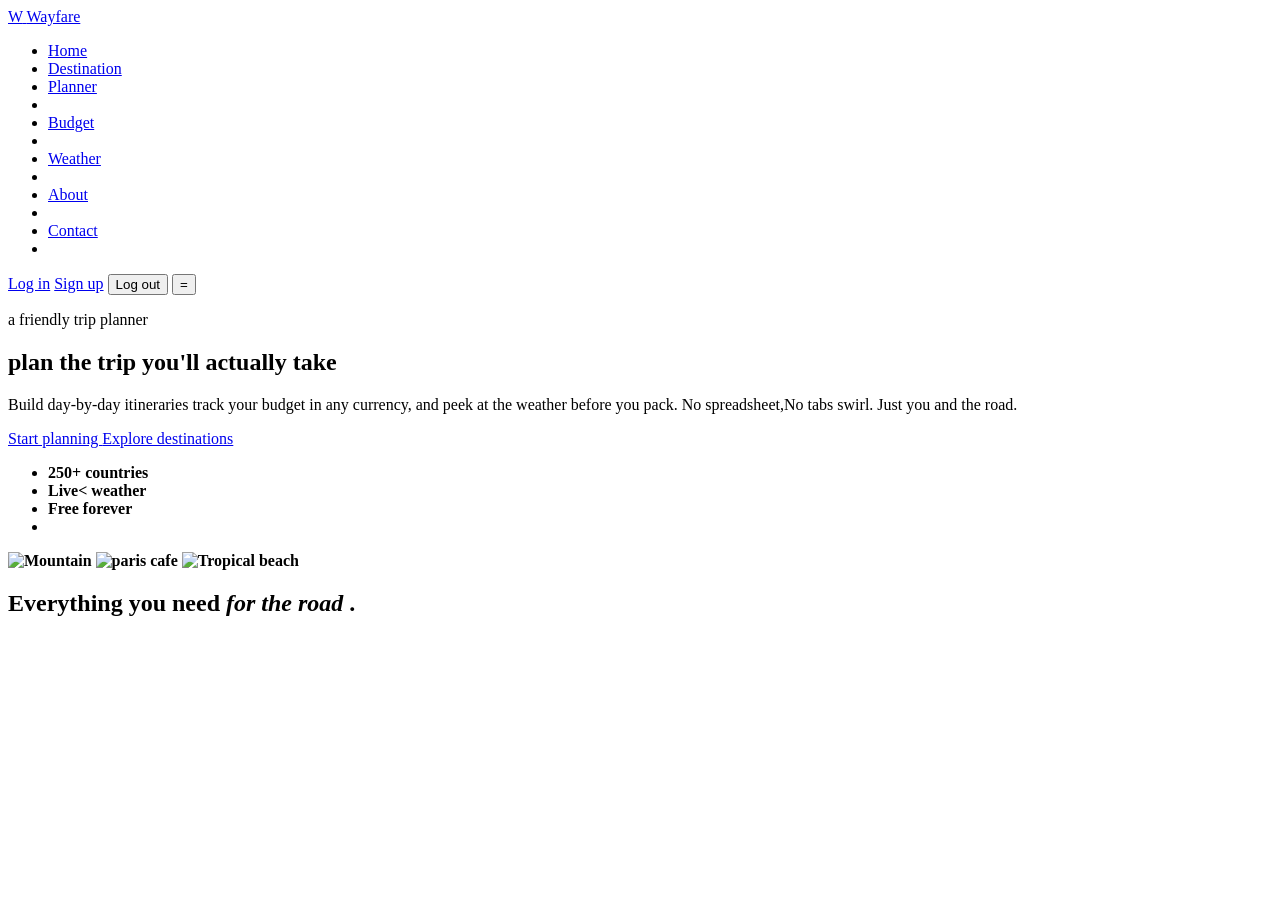
==== index.html @ 9c0a258d "create the weather.js  and signup.js and edited the index.html and about.html" ====
<!DOCTYPE html>
<html lang="en">
    <head>
        <meta charset="UTF-8">
        <meta name="viewport" content="width=device-width, initial-scale=1.0"/>
        <title> wayfare Trip Planner you'll actually take </title>
        <meta name="description" cotent="Wayfare is a friendly trip planner: build itineraries, track budgets, and discover destination with live waether and country data."/>
        <link rel="preconnect" href="https://fonts.googleapis.com"/>
        <link rel="preconnect" href="https://fonts.gstatic.com" crossserigin/>
        <link href="https://fonts,googleapis.com/css2?family=Fraunces:opsz,wght@9..144,400;9..144,600;9..144,800&family=Manrope:wght@400;500;700&family=Canveat:wght@500;700&display=swap" rel="stylesheet"/>
        <link rel="stylesheet" href="css/style.css">
    </head>
    <body data-page="home"
    <!--HEADER -->
    
        <header class="site-header" id="siteHeader">
            <div class="container header-inner">
                <a href="index.html" class="brand" data-testid="brand-logo">
                    <span class="brand-mark">W</span>
                    <span class="brand-text">Wayfare</span>
                </a>
                </div>
            <nav class="site-nav" id="siteNav" aria-label="Main navigation">
                <ul>
                    <li><a href="index.html" class="active" data-testid="nav-home">Home</a></li>
                    <li><a href="destinations.html" data-testid="nav-destinations">Destination</a></li>
                    <li><a href="planner.html" data-testid="nav-planner">Planner</a><li>
                    <li><a href="budget.html"  data-testid="nav-budget">Budget</a><li>
                    <li><a href="weather.html" data-testid="nav-weather">Weather</a><li>
                    <li><a href="about.html" data-testid="nav-about">About</a><li>
                    <li><a href="contact.html" data-testid="nav-contact">Contact</a><li>

                    </ul>
                    </nav>
                    <div class="nav-actions">
                        <span id="UserBadge" class="user-badge hidden" data-testid="user-badge"></span>
                        <a href="login.html" id="'oginLink" class="btn btn-ghost" data-testid="login-link">Log in</a>
                        <a href="signup.html" id="signupLink" class="btn btn-primary" data-testid="signup-link">Sign up</a>
                        <button id="logoutBtn" class="btn btn ghost hidden" data-testid="logout-btn">Log out</button>
                        <button class="nav-toggle" id="navToggle" aria-label="Toggle menu">=</button>
                    </div>
                </div>
                </header>

<!--HERO -->
                <main>
                    <section class="hero">
                        <div class="container hero-inner">
                            <div class="hero-copy">
                                <p class="kicker">a friendly trip planner</p>
                                <h1 class="display">
                                    plan the <span class="accent-script">trip</span> you'll actually take
                                </h1>
                                <p class="lede">
                                    Build day-by-day itineraries track your budget in any currency, and peek at
                                    the weather before you pack. No spreadsheet,No tabs swirl. Just you and the road.
                                </p>
                                <div class="hero-cta">
                                    <a href="planner.html" class="btn-btn-primary btn-lg" data-testid="href-start-planning">Start planning </a>
                                    <a href="destination.html" class="btn-btn-outling btn-lg" data-testid="hero-expolre">Explore destinations</a>
                                </div>
                                <ul class="hero-meta">
                                    <li><strong>250+<strongr> countries</li>
                                     <li><strong>Live</strong>< weather</li> 
                                     <li><strong>Free</strong> forever<li>

                                </ul>
                            </div>
                            <div class="hero-media">
                                <img src="https://images.unsplash.com/photo-1500530855697-b586d89ba3ee?w=900&q=80" alt="Mountain" road at sunset class="hero-img hero-img-lg" />
                                <img src="https://images.unspash.com/photo-1502602898657-3e91760cbb34?w=400&q=80" alt="paris cafe" class="hero-img hero-img sm float-1" />
                                <img src="https://images.unspash.com/photo-1507525428034-b723cf961d3e?w=400&q=80" alt="Tropical beach" class="hero-img hero-img-sm float-2" />
                            </div>
                        </div>
                    </section>
                </main>

                <section class="features">
                    <div class="container">
                        <h2 class="section-title">Everything you need <em> for the road</em> . </h2>
                        <div class="features-grid">
                            <article class=""
                        </div>
                    </div>
                </section>
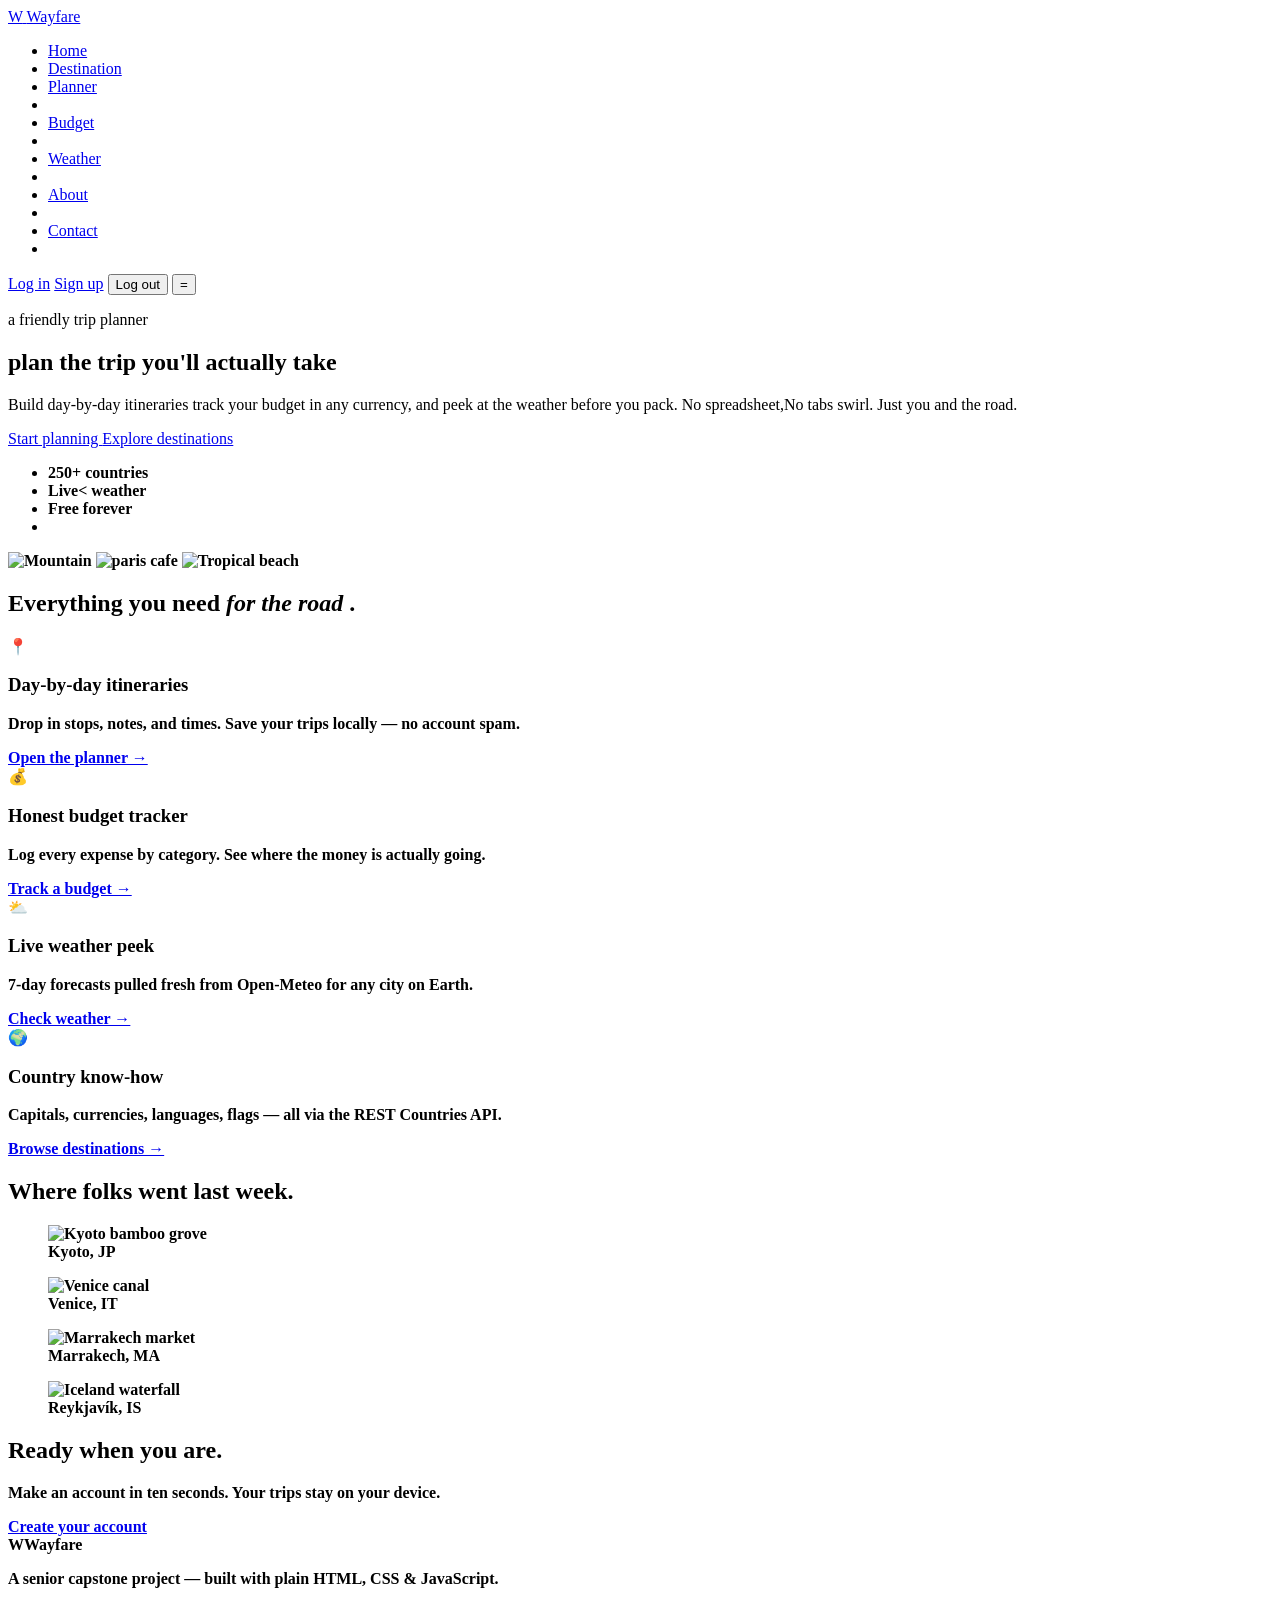
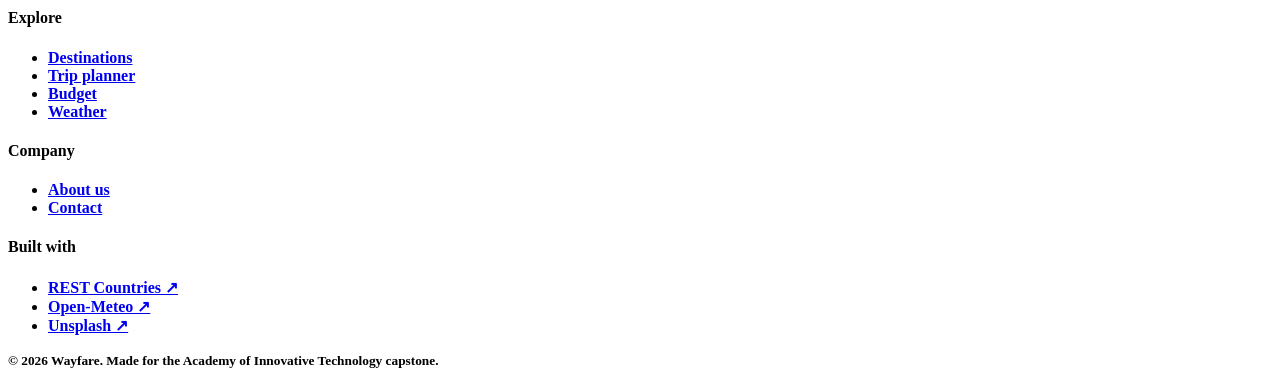
==== commit 777da18c: "complete the index.html" ====
--- a/index.html
+++ b/index.html
@@ -11,7 +11,8 @@
         <link rel="stylesheet" href="css/style.css">
     </head>
     <body data-page="home"
-    <!--HEADER -->
+
+    <!---- header-->
     
         <header class="site-header" id="siteHeader">
             <div class="container header-inner">
@@ -75,13 +76,104 @@
                     </section>
                 </main>
 
+                <!--features-->
                 <section class="features">
                     <div class="container">
                         <h2 class="section-title">Everything you need <em> for the road</em> . </h2>
                         <div class="features-grid">
                             <article class=""
                         </div>
-                    </div>
-                </section>
+                    </div><article class="feature-card" data-testid="feature-itinerary">
+            <div class="feature-icon" aria-hidden="true">📍</div>
+            <h3>Day-by-day itineraries</h3>
+            <p>Drop in stops, notes, and times. Save your trips locally — no account spam.</p>
+            <a href="planner.html" class="link-arrow">Open the planner →</a>
+          </article>
+          <article class="feature-card" data-testid="feature-budget">
+            <div class="feature-icon" aria-hidden="true">💰</div>
+            <h3>Honest budget tracker</h3>
+            <p>Log every expense by category. See where the money is actually going.</p>
+            <a href="budget.html" class="link-arrow">Track a budget →</a>
+          </article>
+          <article class="feature-card" data-testid="feature-weather">
+            <div class="feature-icon" aria-hidden="true">⛅</div>
+            <h3>Live weather peek</h3>
+            <p>7-day forecasts pulled fresh from Open-Meteo for any city on Earth.</p>
+            <a href="weather.html" class="link-arrow">Check weather →</a>
+          </article>
+          <article class="feature-card" data-testid="feature-countries">
+            <div class="feature-icon" aria-hidden="true">🌍</div>
+            <h3>Country know-how</h3>
+            <p>Capitals, currencies, languages, flags — all via the REST Countries API.</p>
+            <a href="destinations.html" class="link-arrow">Browse destinations →</a>
+          </article>
+        </div>
+      </div>
+    </section>
+
+    <!-- GALLERY STRIP -->
+    <section class="gallery-strip">
+      <div class="container">
+        <h2 class="section-title">Where folks went last week.</h2>
+        <div class="gallery-grid">
+          <figure><img src="https://images.unsplash.com/photo-1467269204594-9661b134dd2b?w=500&q=80" alt="Kyoto bamboo grove" /><figcaption>Kyoto, JP</figcaption></figure>
+          <figure><img src="https://images.unsplash.com/photo-1523906834658-6e24ef2386f9?w=500&q=80" alt="Venice canal" /><figcaption>Venice, IT</figcaption></figure>
+          <figure><img src="https://images.unsplash.com/photo-1504609813442-a8924e83f76e?w=500&q=80" alt="Marrakech market" /><figcaption>Marrakech, MA</figcaption></figure>
+          <figure><img src="https://images.unsplash.com/photo-1526481280643-3bbe2068634d?w=500&q=80" alt="Iceland waterfall" /><figcaption>Reykjavík, IS</figcaption></figure>
+        </div>
+      </div>
+    </section>
+
+    <!-- CTA -->
+    <section class="cta-band">
+      <div class="container cta-inner">
+        <h2>Ready when you are.</h2>
+        <p>Make an account in ten seconds. Your trips stay on your device.</p>
+        <a href="signup.html" class="btn btn-primary btn-lg" data-testid="cta-signup">Create your account</a>
+      </div>
+    </section>
+  </main>
+
+  <!-- FOOTER -->
+  <footer class="site-footer">
+    <div class="container footer-grid">
+      <div class="footer-col">
+        <div class="brand"><span class="brand-mark">W</span><span class="brand-text">Wayfare</span></div>
+        <p class="muted">A senior capstone project — built with plain HTML, CSS &amp; JavaScript.</p>
+      </div>
+      <div class="footer-col">
+        <h4>Explore</h4>
+        <ul>
+          <li><a href="destinations.html">Destinations</a></li>
+          <li><a href="planner.html">Trip planner</a></li>
+          <li><a href="budget.html">Budget</a></li>
+          <li><a href="weather.html">Weather</a></li>
+        </ul>
+      </div>
+      <div class="footer-col">
+        <h4>Company</h4>
+        <ul>
+          <li><a href="about.html">About us</a></li>
+          <li><a href="contact.html">Contact</a></li>
+        </ul>
+      </div>
+      <div class="footer-col">
+        <h4>Built with</h4>
+        <ul>
+          <li><a href="https://restcountries.com" target="_blank" rel="noopener noreferrer">REST Countries ↗</a></li>
+          <li><a href="https://open-meteo.com" target="_blank" rel="noopener noreferrer">Open-Meteo ↗</a></li>
+          <li><a href="https://unsplash.com" target="_blank" rel="noopener noreferrer">Unsplash ↗</a></li>
+        </ul>
+      </div>
+    </div>
+    <div class="container footer-bottom">
+      <small>© 2026 Wayfare. Made for the Academy of Innovative Technology capstone.</small>
+    </div>
+  </footer>
+
+  <script src="js/common.js"></script>
+</body>
+</html>
+            
 
 
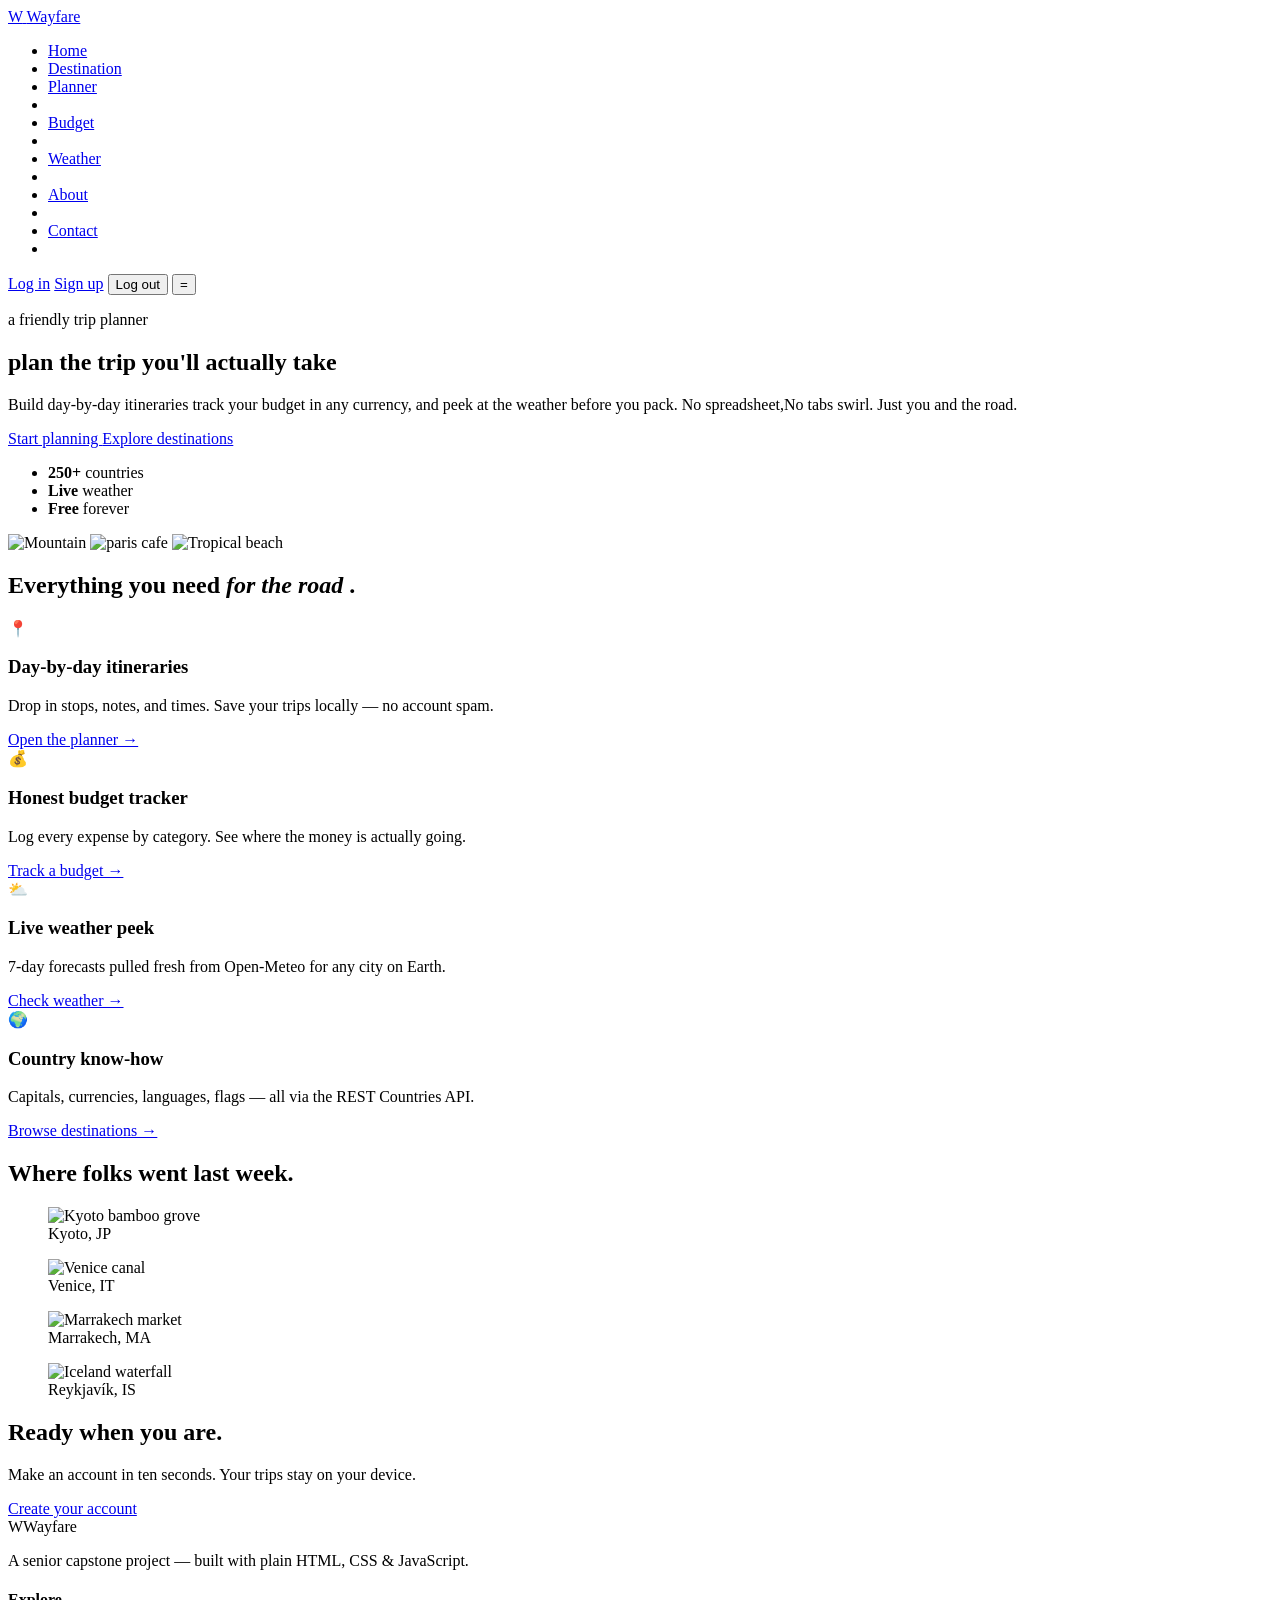
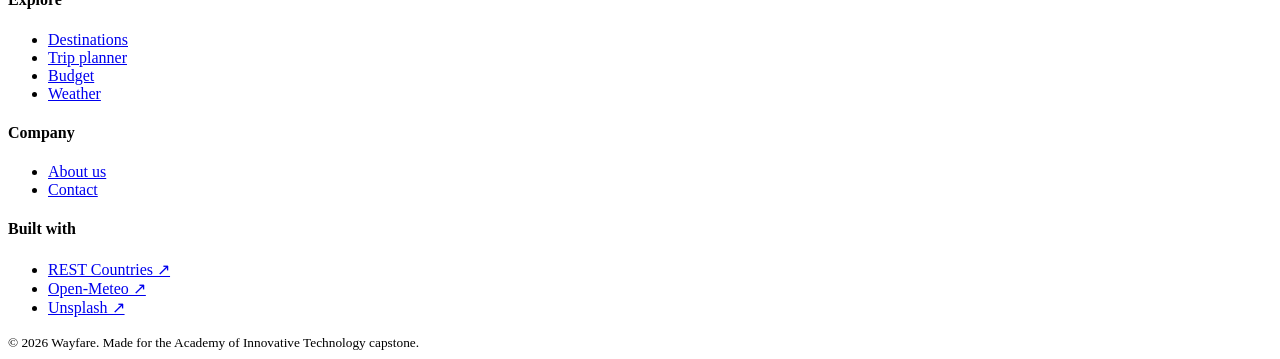
==== commit 6d60f010: "Co-authored-by: Michael Perez <Michaelp770@users.noreply.github.com>" ====
--- a/index.html
+++ b/index.html
@@ -43,7 +43,7 @@
                 </div>
                 </header>
 
-<!--HERO -->
+<!--HERO --> 
                 <main>
                     <section class="hero">
                         <div class="container hero-inner">
@@ -61,9 +61,9 @@
                                     <a href="destination.html" class="btn-btn-outling btn-lg" data-testid="hero-expolre">Explore destinations</a>
                                 </div>
                                 <ul class="hero-meta">
-                                    <li><strong>250+<strongr> countries</li>
-                                     <li><strong>Live</strong>< weather</li> 
-                                     <li><strong>Free</strong> forever<li>
+                                    <li><strong>250+</strong> countries</li>
+                                     <li><strong>Live</strong> weather</li> 
+                                     <li><strong>Free</strong> forever</li>
 
                                 </ul>
                             </div>
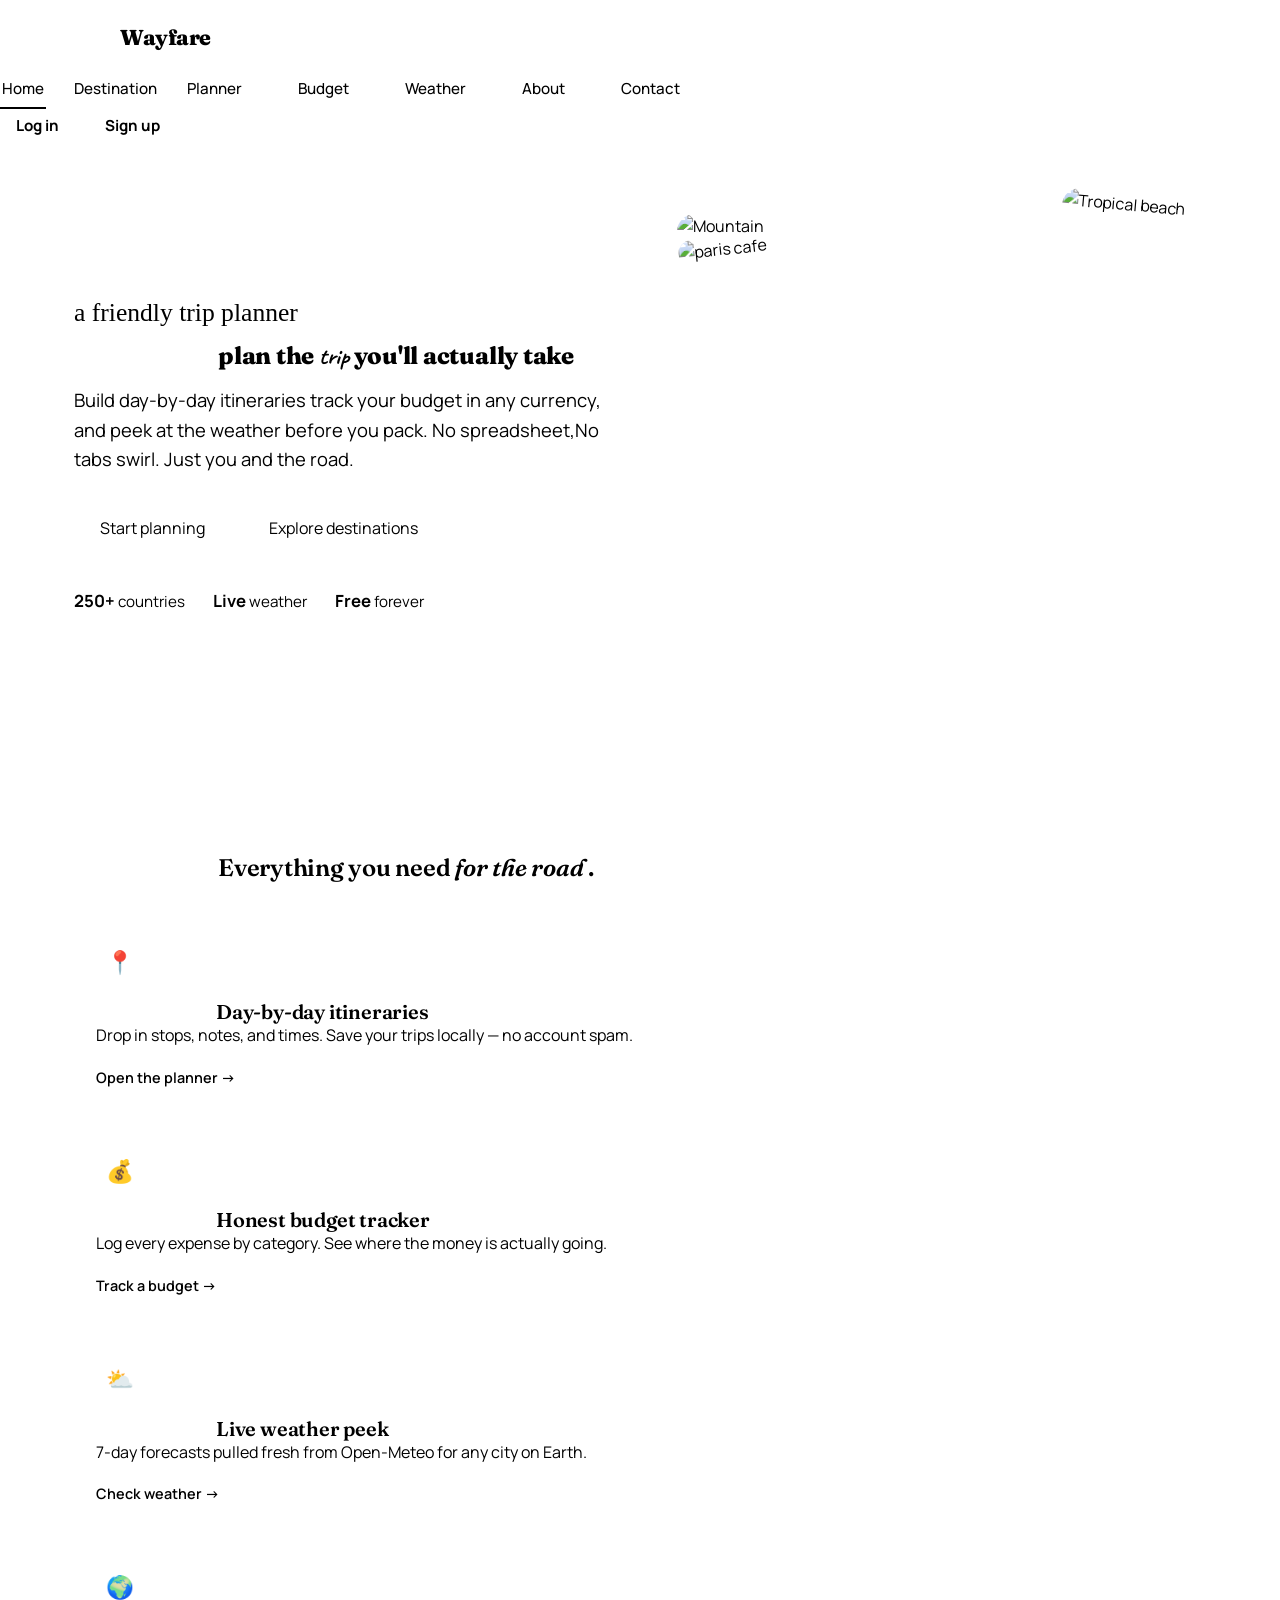
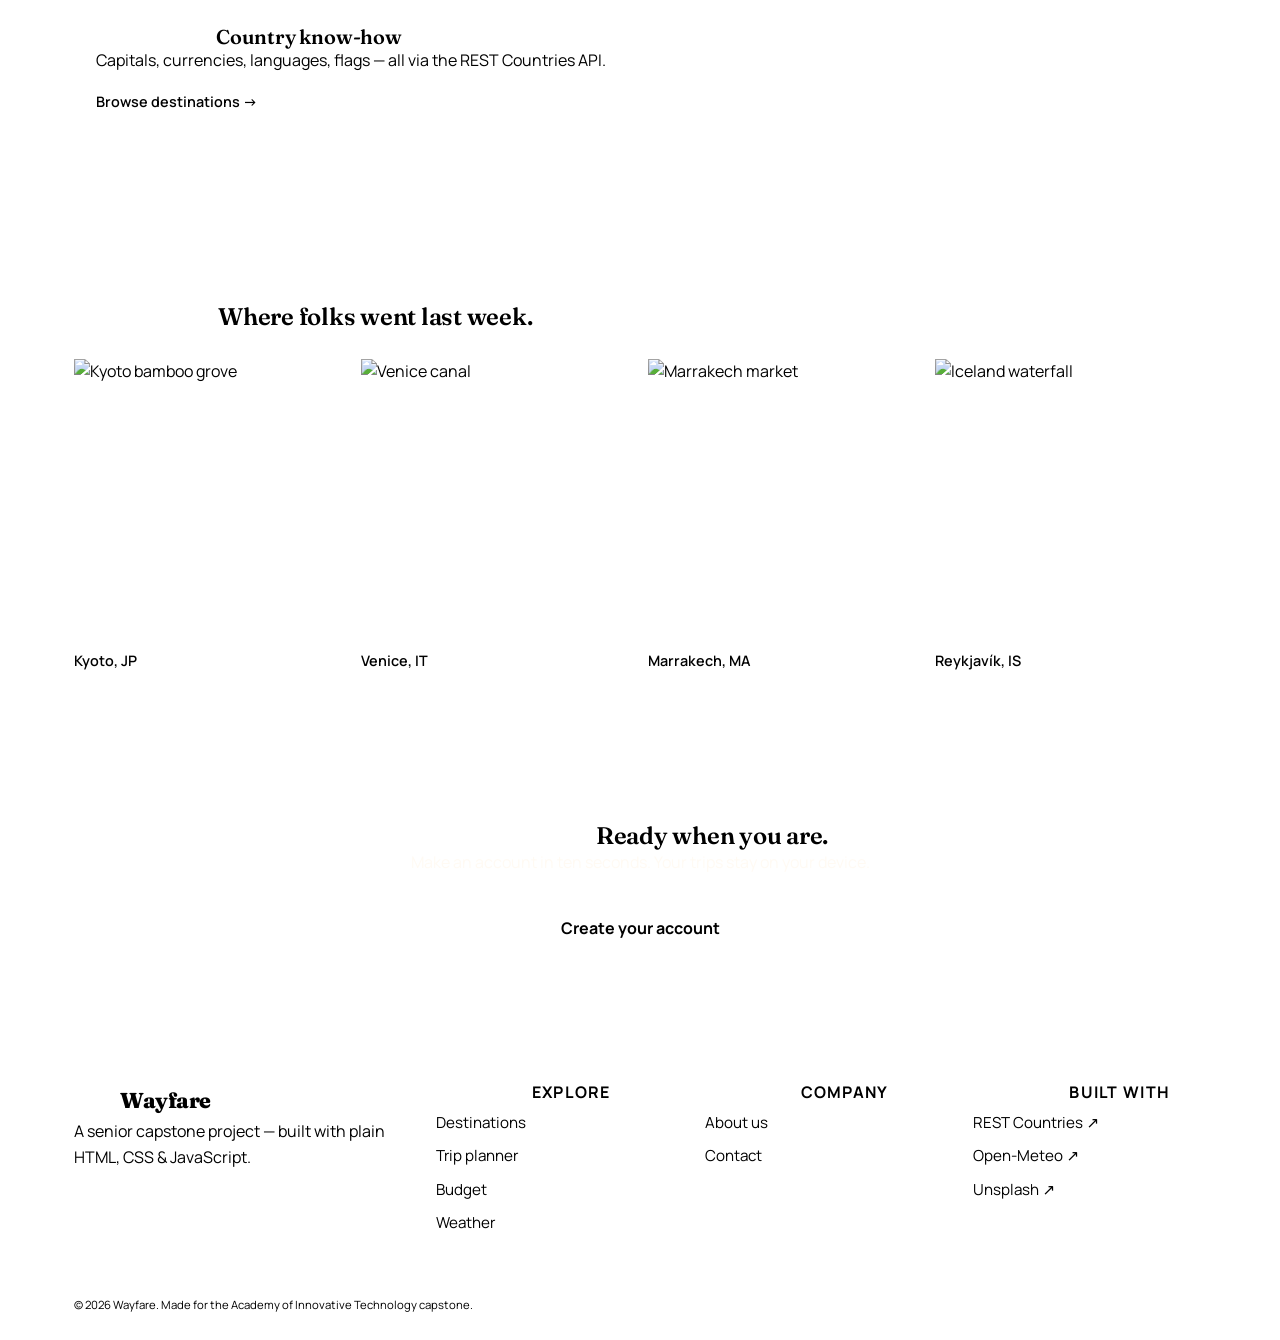
==== commit 81e43862: "paste the style.css onto the index.html" ====
--- a/index.html
+++ b/index.html
@@ -4,11 +4,711 @@
         <meta charset="UTF-8">
         <meta name="viewport" content="width=device-width, initial-scale=1.0"/>
         <title> wayfare Trip Planner you'll actually take </title>
-        <meta name="description" cotent="Wayfare is a friendly trip planner: build itineraries, track budgets, and discover destination with live waether and country data."/>
+        <meta name="description" content="Wayfare is a friendly trip planner: build itineraries, track budgets, and discover destination with live weather and country data."/>
         <link rel="preconnect" href="https://fonts.googleapis.com"/>
-        <link rel="preconnect" href="https://fonts.gstatic.com" crossserigin/>
-        <link href="https://fonts,googleapis.com/css2?family=Fraunces:opsz,wght@9..144,400;9..144,600;9..144,800&family=Manrope:wght@400;500;700&family=Canveat:wght@500;700&display=swap" rel="stylesheet"/>
-        <link rel="stylesheet" href="css/style.css">
+        <link rel="preconnect" href="https://fonts.gstatic.com" crossorigin/>
+        <link href="https://fonts.googleapis.com/css2?family=Fraunces:opsz,wght@9..144,400;9..144,600;9..144,800&family=Manrope:wght@400;500;700&family=Caveat:wght@500;700&display=swap" rel="stylesheet"/>
+        <style>
+      :root {
+
+
+*, *:before, *::after { box-sizing: border-box;}
+html, body {margin: 0; padding: 0; }
+img {max-width: 100%; display: block; }
+a { color: inherit; text-decoration: none; }
+uL { list-style: none; padding: 0; margin: 0; }
+button { font-family: inherit; cursor: pointer; border: none; background: none; color: inherit; }
+
+}
+body {
+  font-family: 'Manrope', system-ui, -apple-system, BlinkMacSystemFont, 'Segoe UI', Roboto, Oxygen, Ubuntu, Cantarell, 'Open Sans', 'Helvetica Neue', sans-serif;
+  background: var(--bg);
+  color: var(--ink);
+  line-height: 1.6;
+  font-size: 16px;
+  -webkit-font-smoothing: antialiased;
+
+}
+
+.container {
+  width: 100%;
+  max-width: 1180px;
+  margin: 0 auto;
+  padding: 0 24px;
+}
+
+.hidden { display: none !important; }
+.muted { color: var(--muted); }
+
+h1, h2, h3, h4 {
+font-family: 'Fraunces', Georgia,serif;
+font-weight: 600;
+line-height: 1.15;
+letter-spacing: -0.01em;
+margin: 0 0 0 6em;
+color: var(--ink);
+}
+
+h1.display {
+  font-size: clamp(2.4rem, 5.5vm, 4.2rem);
+  font-weight: 800;
+}
+
+h2.section-title {
+  font-size: clamp(1.8rem, 3.5vm, 2.6rem);
+  margin-bottom: 1.2em;
+}
+
+h2.section-title em {font-style: italic; color: var(--teal); }
+h3 { font-size: 1.25rem; }
+h4 { font-size: 1rem; text-transform: uppercase; letter-spacing: 0.08em; font-family: 'Manrope', sans-serif; font-weight: 700; color: var(--ink-2); }
+
+p {margin: 0 0 1em; }
+.kicker {
+  font-family: 'Caveal', cursive;
+  font-size: 1.6rem;
+  color: var(--coral);
+  margin: 0 0 0.3em;
+}
+
+.accent-script {
+  font-family: 'Caveat', cursive;
+  color: var(--coral);
+  font-weight: 700;
+  font-style: normal;
+}
+
+.lede {
+  font-size: 1.15rem;
+  color: var(--ink-2);
+  max-width: 56ch;
+}
+
+.btn {
+  display: inline-flex;
+  align-items: center;
+  justify-content: center;
+  gap: 6px;
+  padding: 10px 18px;
+  border-radius: 999px;
+  font-weight: 700;
+  font-size: 0.95rem;
+  border: 2px solid transparent;
+  transition: transform 0.15s ease, background-color 0.2s ease, color 0.2s ease, border-color 0.2s ease;
+}
+.btn-lg { padding: 14px 26px; font-size: 1rem; }
+.btn-primary {
+  background: var(--coral);
+  color: #fff;
+}
+.btn-primary:hover { background: var(--coral-2); transform: translateY(-1px); }
+.btn-outline {
+  background: transparent;
+  color: var(--ink);
+  border-color: var(--ink);
+}
+
+.btn-outline:hover { background: var(--ink); color: var(--bg); }
+.btn-ghost {
+  background: transparent;
+  color: var(--ink);
+  padding: 8px 14px;
+}
+.btn-ghost:hover { color: var(--teal); }
+.btn-teal {
+  background: var(--teal);
+  color: #fff;
+}
+.btn-teal:hover { background: var(--teal-2); }
+.btn-danger {
+  background: transparent;
+  color: var(--coral-2);
+  padding: 6px 10px;
+  font-size: 0.85rem;
+}
+.btn-danger:hover { text-decoration: underline; }
+
+/* ---------- Header ---------- */
+
+.site-header {
+  background: var(--bg);
+  border-bottom: 1px solid var(--line);
+  position: sticky;
+  top: 0;
+  z-index: 50;
+}
+.header-inner {
+  display: flex;
+  align-items: center;
+  justify-content: space-between;
+  height: 76px;
+  gap: 24px;
+}
+.brand {
+   display: inline-flex;
+  align-items: center;
+  gap: 10px;
+  font-weight: 800;
+}
+.brand-mark {
+  width: 36px;
+  height: 36px;
+  border-radius: 12px;
+  background: var(--coral);
+  color: #fff;
+  display: inline-flex;
+  align-items: center;
+  justify-content: center;
+   font-family: 'Fraunces', serif;
+  font-weight: 800;
+  font-size: 1.1rem;
+  transform: rotate(-6deg);
+}
+.brand-text {
+  font-family: 'Fraunces', serif;
+  font-size: 1.35rem;
+  letter-spacing: -0.02em;
+}
+.site-nav ul {
+  display: flex;
+  gap: 26px;
+}
+.site-nav a {
+  font-weight: 500;
+  font-size: 0.95rem;
+  color: var(--ink-2);
+  padding: 8px 2px;
+  border-bottom: 2px solid transparent;
+  transition: color 0.15s ease, border-color 0.15s ease;
+}
+.site-nav a:hover { color: var(--ink); }
+.site-nav a.active {
+  color: var(--ink);
+  border-bottom-color: var(--coral);
+}
+.nav-actions {
+  display: flex;
+  align-items: center;
+  gap: 10px;
+}
+.user-badge {
+  background: var(--sand);
+  color: var(--ink);
+  padding: 6px 12px;
+  border-radius: 999px;
+  font-size: 0.85rem;
+  font-weight: 600;
+}
+.nav-toggle {
+  display: none;
+  font-size: 1.4rem;
+  padding: 6px 10px;
+}
+
+/* ---------- Hero ---------- */
+.hero { padding: 64px 0 80px; }
+.hero-inner {
+  display: grid;
+  grid-template-columns: 1.05fr 1fr;
+  align-items: center;
+  gap: 48px;
+}
+.hero-copy h1 { margin-bottom: 16px; }
+.hero-cta {
+  display: flex;
+  gap: 12px;
+  margin: 28px 0 32px;
+  flex-wrap: wrap;
+}
+
+.hero-meta {
+  display: flex;
+  gap: 28px;
+  color: var(--ink-2);
+  font-size: 0.95rem;
+}
+.hero-meta strong { color: var(--teal); font-weight: 700; font-size: 1.05rem; }
+
+.hero-media {
+  position: relative;
+  height: 480px;
+}
+.hero-img {
+  border-radius: 18px;
+  border: 4px solid var(--cream);
+  box-shadow: var(--shadow); object-fit: cover;
+}
+.hero-img-lg {
+  width: 100%;
+  height: 100%;
+  position: absolute;
+  inset: 0;
+}
+.hero-img-sm {
+  width: 200px;
+  height: 240px;
+  position: absolute;
+}
+.float-1 {
+  bottom: -24px;
+  left: -28px;
+  transform: rotate(-6deg);
+}
+.float-2 {
+  top: -20px;
+  right: -28px;
+  transform: rotate(5deg);
+  width: 180px;
+  height: 210px;
+}
+
+/* ---------- Sections ---------- */
+.features {
+  padding: 80px 0;
+  background: var(--cream);
+  border-top: 1px solid var(--line);
+  border-bottom: 1px solid var(--line);
+}
+.feature-grid {
+  display: grid;
+  grid-template-columns: repeat(4, 1fr);
+  gap: 20px;
+}
+.feature-card {
+  background: var(--bg);
+  border: 1px solid var(--line);
+  border-radius: var(--radius);
+  padding: 28px 22px;
+  transition: transform 0.2s ease, box-shadow 0.2s ease;
+}
+.feature-card:hover {
+  transform: translateY(-4px);
+  box-shadow: var(--shadow);
+}
+.feature-icon {
+  width: 48px;
+  height: 48px;
+  border-radius: 12px;
+  background: var(--sand);
+  display: inline-flex;
+  align-items: center;
+  justify-content: center;
+  font-size: 1.4rem;
+  margin-bottom: 14px;
+}
+.link-arrow {
+  color: var(--teal);
+  font-weight: 600;
+  font-size: 0.9rem;
+  border-bottom: 1px solid transparent;
+}
+.link-arrow:hover { border-bottom-color: var(--teal); }
+
+.gallery-strip { padding: 80px 0; }
+.gallery-grid {
+  display: grid;
+  grid-template-columns: repeat(4, 1fr);
+  gap: 16px;
+}
+.gallery-grid figure { margin: 0; }
+.gallery-grid img {
+  width: 100%;
+  height: 280px;
+  object-fit: cover;
+  border-radius: var(--radius);
+   border: 1px solid var(--line);
+}
+.gallery-grid figcaption {
+  margin-top: 10px;
+  font-size: 0.9rem;
+  color: var(--ink-2);
+  font-weight: 600;
+}
+.cta-band {
+  background: var(--ink);
+  color: var(--cream);
+  padding: 70px 0;
+}
+.cta-inner { text-align: center; }
+.cta-band h2 { color: var(--cream); }
+.cta-band p { color: rgba(255, 249, 239, 0.78); margin-bottom: 24px; }
+
+/* ---------- Footer ---------- */
+.site-footer {
+  background: var(--cream);
+  border-top: 1px solid var(--line);
+  padding: 56px 0 24px;
+}
+.footer-grid {
+  display: grid;
+  grid-template-columns: 1.4fr 1fr 1fr 1fr;
+  gap: 36px;
+  margin-bottom: 32px;
+}
+.footer-col ul li { margin: 8px 0; }
+.footer-col a { color: var(--ink-2); font-size: 0.95rem; }
+.footer-col a:hover { color: var(--teal); }
+.footer-bottom {
+  border-top: 1px solid var(--line);
+  padding-top: 18px;
+  color: var(--muted);
+  font-size: 0.85rem;
+}
+
+/* ---------- Page header (interior pages) ---------- */
+.page-header {
+  padding: 64px 0 24px;
+  border-bottom: 1px solid var(--line);
+}
+.page-header .kicker { margin-bottom: 6px; }
+.page-header h1 {
+  font-size: clamp(2rem, 4vw, 3.2rem);
+  margin-bottom: 12px;
+}
+.page-header p { color: var(--ink-2); max-width: 64ch; }
+
+.section { padding: 56px 0; }
+/* ---------- Cards ---------- */
+.card {
+  background: var(--cream);
+  border: 1px solid var(--line);
+  border-radius: var(--radius);
+  padding: 28px;
+  box-shadow: var(--shadow);
+}
+.card + .card { margin-top: 24px; }
+.grid-2 {
+  display: grid;
+  grid-template-columns: 1fr 1fr;
+  gap: 24px;
+}
+.grid-2-uneven {
+  display: grid;
+  grid-template-columns: 1fr 1.4fr;
+  gap: 24px;
+}
+/* ---------- Forms ---------- */
+.form-grid {
+  display: grid;
+  grid-template-columns: 1fr 1fr;
+  gap: 16px;
+}
+.form-row {
+  display: flex;
+  flex-direction: column;
+  gap: 6px;
+  margin-bottom: 14px;
+}
+.form-row.full { grid-column: 1 / -1; }
+.form-row label {
+  font-size: 0.85rem;
+  font-weight: 600;
+  color: var(--ink-2);
+  text-transform: uppercase;
+  letter-spacing: 0.06em;
+}
+.input, .select, .textarea {
+  font-family: inherit;
+  font-size: 1rem;
+  padding: 12px 14px;
+  border-radius: var(--radius-sm);
+  border: 1.5px solid var(--line);
+  background: var(--bg);
+  color: var(--ink);
+  transition: border-color 0.15s ease, box-shadow 0.15s ease;
+  width: 100%;
+}
+.input:focus, .select:focus, .textarea:focus {
+  outline: none;
+  border-color: var(--teal);
+  box-shadow: 0 0 0 3px rgba(0, 106, 107, 0.15);
+}
+.textarea { resize: vertical; min-height: 100px; }
+.form-actions {
+  display: flex;
+  gap: 12px;
+  margin-top: 12px;
+  align-items: center;
+}
+.form-feedback {
+  padding: 10px 14px;
+  border-radius: var(--radius-sm);
+  font-size: 0.9rem;
+  margin-top: 12px;
+  display: none;
+}
+.form-feedback.success {
+  display: block;
+  background: rgba(0, 106, 107, 0.12);
+  color: var(--teal-2);
+  border: 1px solid rgba(0, 106, 107, 0.3);
+}
+.form-feedback.error {
+  display: block;
+  background: rgba(226, 83, 47, 0.12);
+  color: var(--coral-2);
+  border: 1px solid rgba(226, 83, 47, 0.3);
+}
+
+/* ---------- Tables ---------- */
+.table-wrap { overflow-x: auto; }
+.data-table {
+  width: 100%;
+  border-collapse: collapse;
+  background: var(--bg);
+  border-radius: var(--radius);
+  overflow: hidden;
+  border: 1px solid var(--line);
+}
+.data-table th, .data-table td {
+  text-align: left;
+  padding: 14px 18px;
+  border-bottom: 1px solid var(--line);
+  font-size: 0.95rem;
+}
+.data-table thead th {
+  background: var(--sand);
+  font-family: 'Manrope', sans-serif;
+  text-transform: uppercase;
+  letter-spacing: 0.06em;
+  font-size: 0.8rem;
+  color: var(--ink-2);
+}
+.data-table tbody tr:hover { background: var(--cream); }
+.data-table tbody tr:last-child td { border-bottom: none; }
+
+/* ---------- Itinerary / list ---------- */
+.trip-list { display: flex; flex-direction: column; gap: 14px; }
+.trip-item {
+  background: var(--bg);
+  border: 1px solid var(--line);
+  border-left: 4px solid var(--teal);
+  border-radius: var(--radius-sm);
+  padding: 14px 18px;
+  display: flex;
+  justify-content: space-between;
+  align-items: center;
+  gap: 12px;
+}
+.trip-item .meta { color: var(--muted); font-size: 0.85rem; }
+.empty-state {
+  text-align: center;
+  color: var(--muted);
+  padding: 36px 0;
+  font-style: italic;
+}
+
+/* ---------- Budget ---------- */
+.budget-summary {
+  display: grid;
+  grid-template-columns: repeat(4, 1fr);
+  gap: 16px;
+  margin-bottom: 24px;
+}
+.stat {
+  background: var(--cream);
+  border: 1px solid var(--line);
+  border-radius: var(--radius);
+  padding: 18px;
+}
+.stat .label {
+  font-size: 0.78rem;
+  text-transform: uppercase;
+  letter-spacing: 0.08em;
+  color: var(--muted);
+  font-weight: 700;
+}
+.stat .value {
+  font-family: 'Fraunces', serif;
+  font-size: 1.8rem;
+  font-weight: 700;
+  margin-top: 4px;
+  color: var(--ink);
+}
+.stat.accent .value { color: var(--coral); }
+.stat.teal .value { color: var(--teal); }
+
+/* ---------- Weather ---------- */
+.weather-now {
+  display: flex;
+  align-items: center;
+  gap: 24px;
+  padding: 24px;
+  background: var(--ink);
+  color: var(--cream);
+  border-radius: var(--radius);
+}
+.weather-now .temp {
+  font-family: 'Fraunces', serif;
+  font-size: 4rem;
+  font-weight: 700;
+  line-height: 1;
+}
+.weather-grid {
+  display: grid;
+  grid-template-columns: repeat(7, 1fr);
+  gap: 10px;
+  margin-top: 24px;
+}
+.weather-day {
+  background: var(--cream);
+  border: 1px solid var(--line);
+  border-radius: var(--radius-sm);
+  padding: 14px 10px;
+  text-align: center;
+}
+.weather-day .day-name { font-size: 0.8rem; color: var(--muted); font-weight: 700; text-transform: uppercase; }
+.weather-day .day-temp { font-family: 'Fraunces', serif; font-size: 1.2rem; margin-top: 6px; }
+
+/* ---------- Country cards (destinations) ---------- */
+.country-grid {
+  display: grid;
+  grid-template-columns: repeat(3, 1fr);
+  gap: 18px;
+  margin-top: 24px;
+}
+.country-card {
+  background: var(--bg);
+  border: 1px solid var(--line);
+  border-radius: var(--radius);
+  overflow: hidden;
+  transition: transform 0.2s ease, box-shadow 0.2s ease;
+}
+.country-card:hover { transform: translateY(-3px); box-shadow: var(--shadow); }
+.country-flag {
+  width: 100%;
+  height: 140px;
+  object-fit: cover;
+  border-bottom: 1px solid var(--line);
+}
+.country-body { padding: 16px 18px; }
+.country-body h3 { margin-bottom: 6px; font-size: 1.1rem; }
+.country-body p { font-size: 0.9rem; color: var(--ink-2); margin: 2px 0; }
+
+/* ---------- Lists in content ---------- */
+.content-list ol, .content-list ul {
+  padding-left: 22px;
+  margin: 14px 0 22px;
+  color: var(--ink-2);
+}
+.content-list ol li, .content-list ul li {
+  margin: 6px 0;
+}
+.content-list ol { list-style: decimal; }
+.content-list ul { list-style: disc; }
+
+/* ---------- Auth pages ---------- */
+.auth-shell {
+  min-height: calc(100vh - 76px);
+  display: grid;
+  grid-template-columns: 1fr 1fr;
+}
+.auth-side {
+  background: var(--ink);
+  color: var(--cream);
+  padding: 60px 48px;
+  display: flex;
+  flex-direction: column;
+  justify-content: space-between;
+  background-image: linear-gradient(rgba(26, 26, 31, 0.55), rgba(26, 26, 31, 0.7)), url('https://images.unsplash.com/photo-1488646953014-85cb44e25828?w=1200&q=80');
+  background-size: cover;
+  background-position: center;
+}
+.auth-side h2 { color: var(--cream); font-size: 2rem; }
+.auth-side .kicker { color: var(--coral); }
+.auth-form-wrap {
+  display: flex;
+  align-items: center;
+  justify-content: center;
+  padding: 60px 32px;
+}
+.auth-form {
+  width: 100%;
+  max-width: 420px;
+}
+.auth-form h1 { font-size: 2rem; margin-bottom: 6px; }
+.auth-form .lede { margin-bottom: 24px; font-size: 1rem; }
+.auth-form .form-row { margin-bottom: 16px; }
+.auth-meta { font-size: 0.9rem; color: var(--ink-2); margin-top: 20px; text-align: center; }
+.auth-meta a { color: var(--teal); font-weight: 600; }
+
+/* ---------- Media: video + audio ---------- */
+.media-frame {
+  position: relative;
+  padding-bottom: 56.25%;
+  height: 0;
+  border-radius: var(--radius);
+  overflow: hidden;
+  border: 1px solid var(--line);
+  background: #000;
+}
+.media-frame iframe {
+  position: absolute;
+  top: 0; left: 0;
+  width: 100%; height: 100%;
+  border: 0;
+}
+.audio-row {
+  display: flex;
+  align-items: center;
+  gap: 16px;
+  padding: 18px;
+  background: var(--cream);
+  border: 1px solid var(--line);
+  border-radius: var(--radius);
+  margin-top: 20px;
+}
+.audio-row audio { flex: 1; }
+
+/* ---------- Responsive ---------- */
+@media (max-width: 1024px) {
+  .hero-inner { grid-template-columns: 1fr; }
+  .hero-media { height: 380px; max-width: 560px; }
+  .feature-grid { grid-template-columns: repeat(2, 1fr); }
+  .gallery-grid { grid-template-columns: repeat(2, 1fr); }
+  .country-grid { grid-template-columns: repeat(2, 1fr); }
+  .footer-grid { grid-template-columns: repeat(2, 1fr); }
+  .budget-summary { grid-template-columns: repeat(2, 1fr); }
+  .weather-grid { grid-template-columns: repeat(4, 1fr); }
+  .auth-shell { grid-template-columns: 1fr; }
+  .auth-side { display: none; }
+}
+
+@media (max-width: 720px) {
+  .container { padding: 0 18px; }
+  .header-inner { height: 64px; }
+  .site-nav {
+    display: none;
+    position: absolute;
+    top: 64px;
+    left: 0;
+    right: 0;
+    background: var(--bg);
+    border-bottom: 1px solid var(--line);
+    padding: 12px 18px;
+  }
+  .site-nav.open { display: block; }
+  .site-nav ul { flex-direction: column; gap: 4px; }
+  .site-nav a { display: block; padding: 10px 4px; border-bottom: 1px solid var(--line); }
+  .nav-toggle { display: inline-flex; }
+  .nav-actions .btn:not(.nav-toggle) { padding: 6px 10px; font-size: 0.85rem; }
+  .hero { padding: 36px 0 56px; }
+  .hero-media { height: 280px; }
+  .hero-img-sm { width: 130px; height: 160px; }
+  .float-2 { width: 120px; height: 150px; }
+  .feature-grid, .gallery-grid, .country-grid { grid-template-columns: 1fr; }
+  .grid-2, .grid-2-uneven, .form-grid { grid-template-columns: 1fr; }
+  .budget-summary { grid-template-columns: 1fr 1fr; }
+  .weather-grid { grid-template-columns: repeat(2, 1fr); }
+  .footer-grid { grid-template-columns: 1fr; }
+  .weather-now { flex-direction: column; align-items: flex-start; }
+}
+
+
+
+
+
+</style>
     </head>
     <body data-page="home"
 
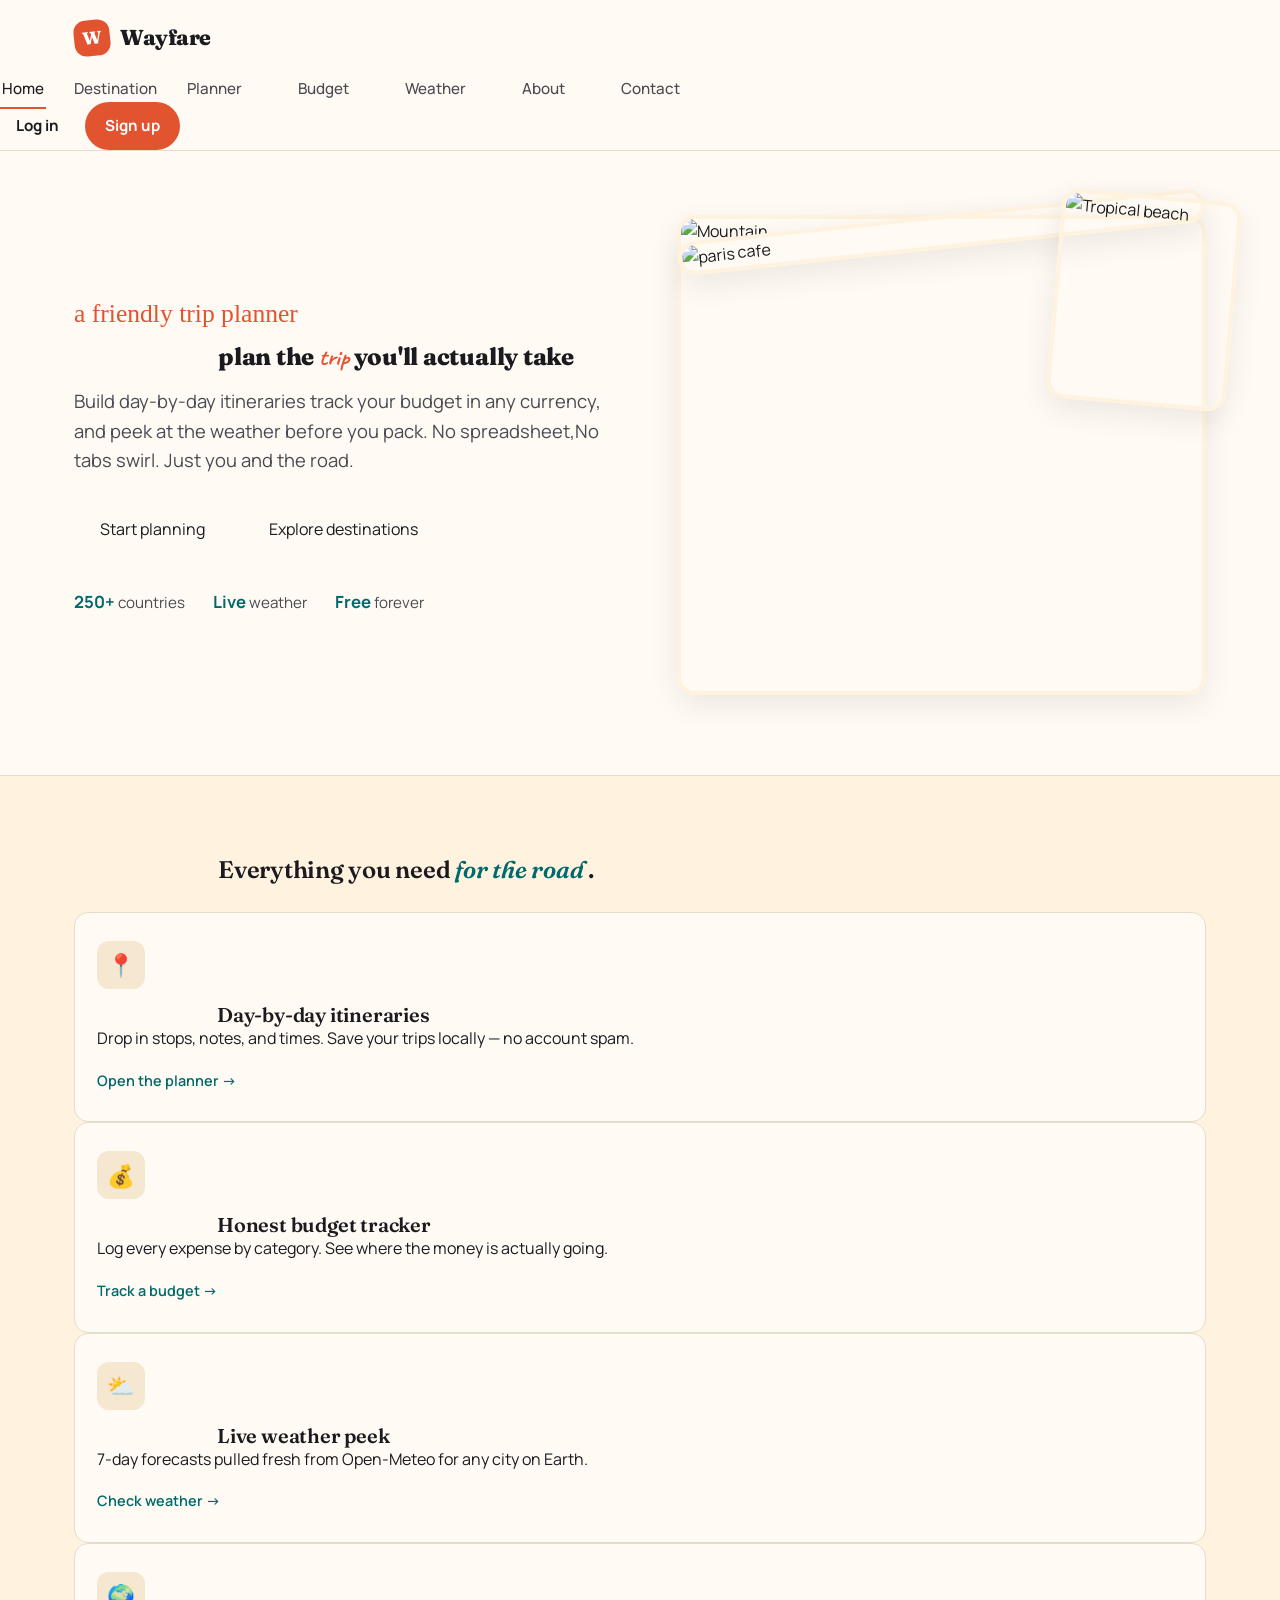
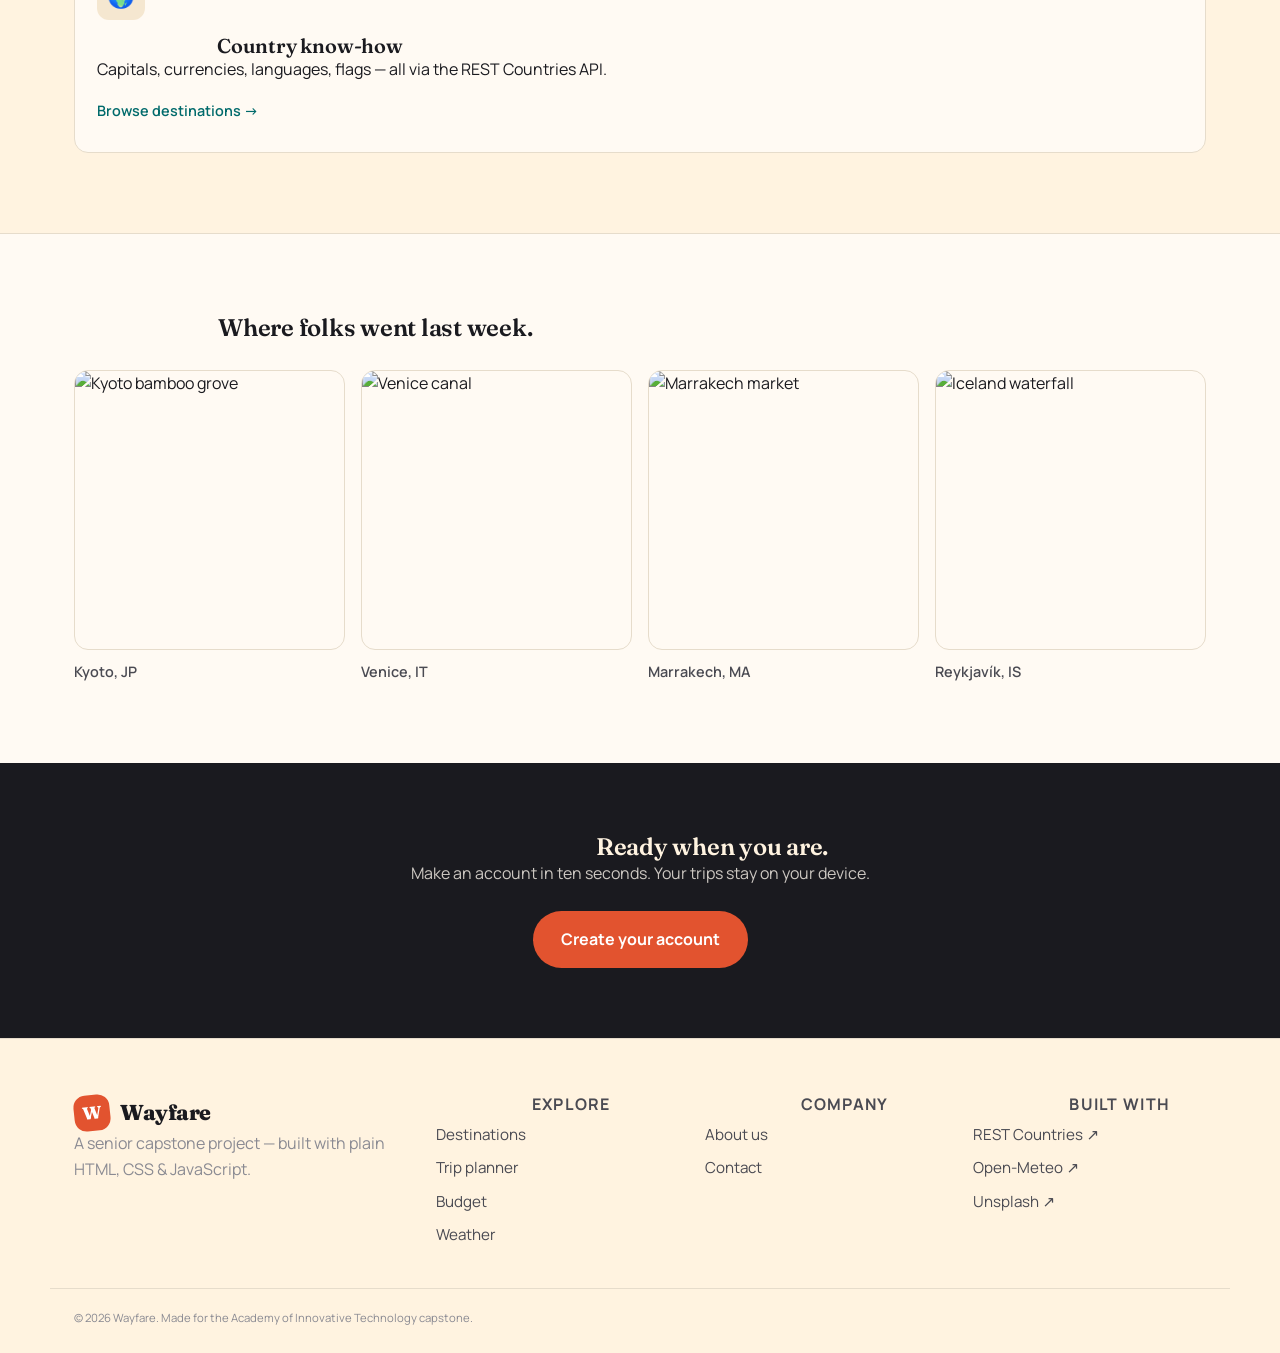
==== commit 4c06b693: "deleted the booking.html and finshed my budget.html" ====
--- a/index.html
+++ b/index.html
@@ -10,7 +10,21 @@
         <link href="https://fonts.googleapis.com/css2?family=Fraunces:opsz,wght@9..144,400;9..144,600;9..144,800&family=Manrope:wght@400;500;700&family=Caveat:wght@500;700&display=swap" rel="stylesheet"/>
         <style>
       :root {
-
+        --bg: #fffaf3;
+  --cream: #fff3e0;
+  --sand: #f5e7d0;
+  --ink: #1a1a1f;
+  --ink-2: #4a4a52;
+  --muted: #8a8a92;
+  --line: #e6dccb;
+  --coral: #e2532f;
+  --coral-2: #c4421f;
+  --teal: #006a6b;
+  --teal-2: #004f50;
+  --radius: 14px;
+  --radius-sm: 8px;
+  --shadow: 0 10px 30px rgba(0,0,0,0.08);
+      }
 
 *, *:before, *::after { box-sizing: border-box;}
 html, body {margin: 0; padding: 0; }
@@ -19,7 +33,7 @@
 uL { list-style: none; padding: 0; margin: 0; }
 button { font-family: inherit; cursor: pointer; border: none; background: none; color: inherit; }
 
-}
+
 body {
   font-family: 'Manrope', system-ui, -apple-system, BlinkMacSystemFont, 'Segoe UI', Roboto, Oxygen, Ubuntu, Cantarell, 'Open Sans', 'Helvetica Neue', sans-serif;
   background: var(--bg);
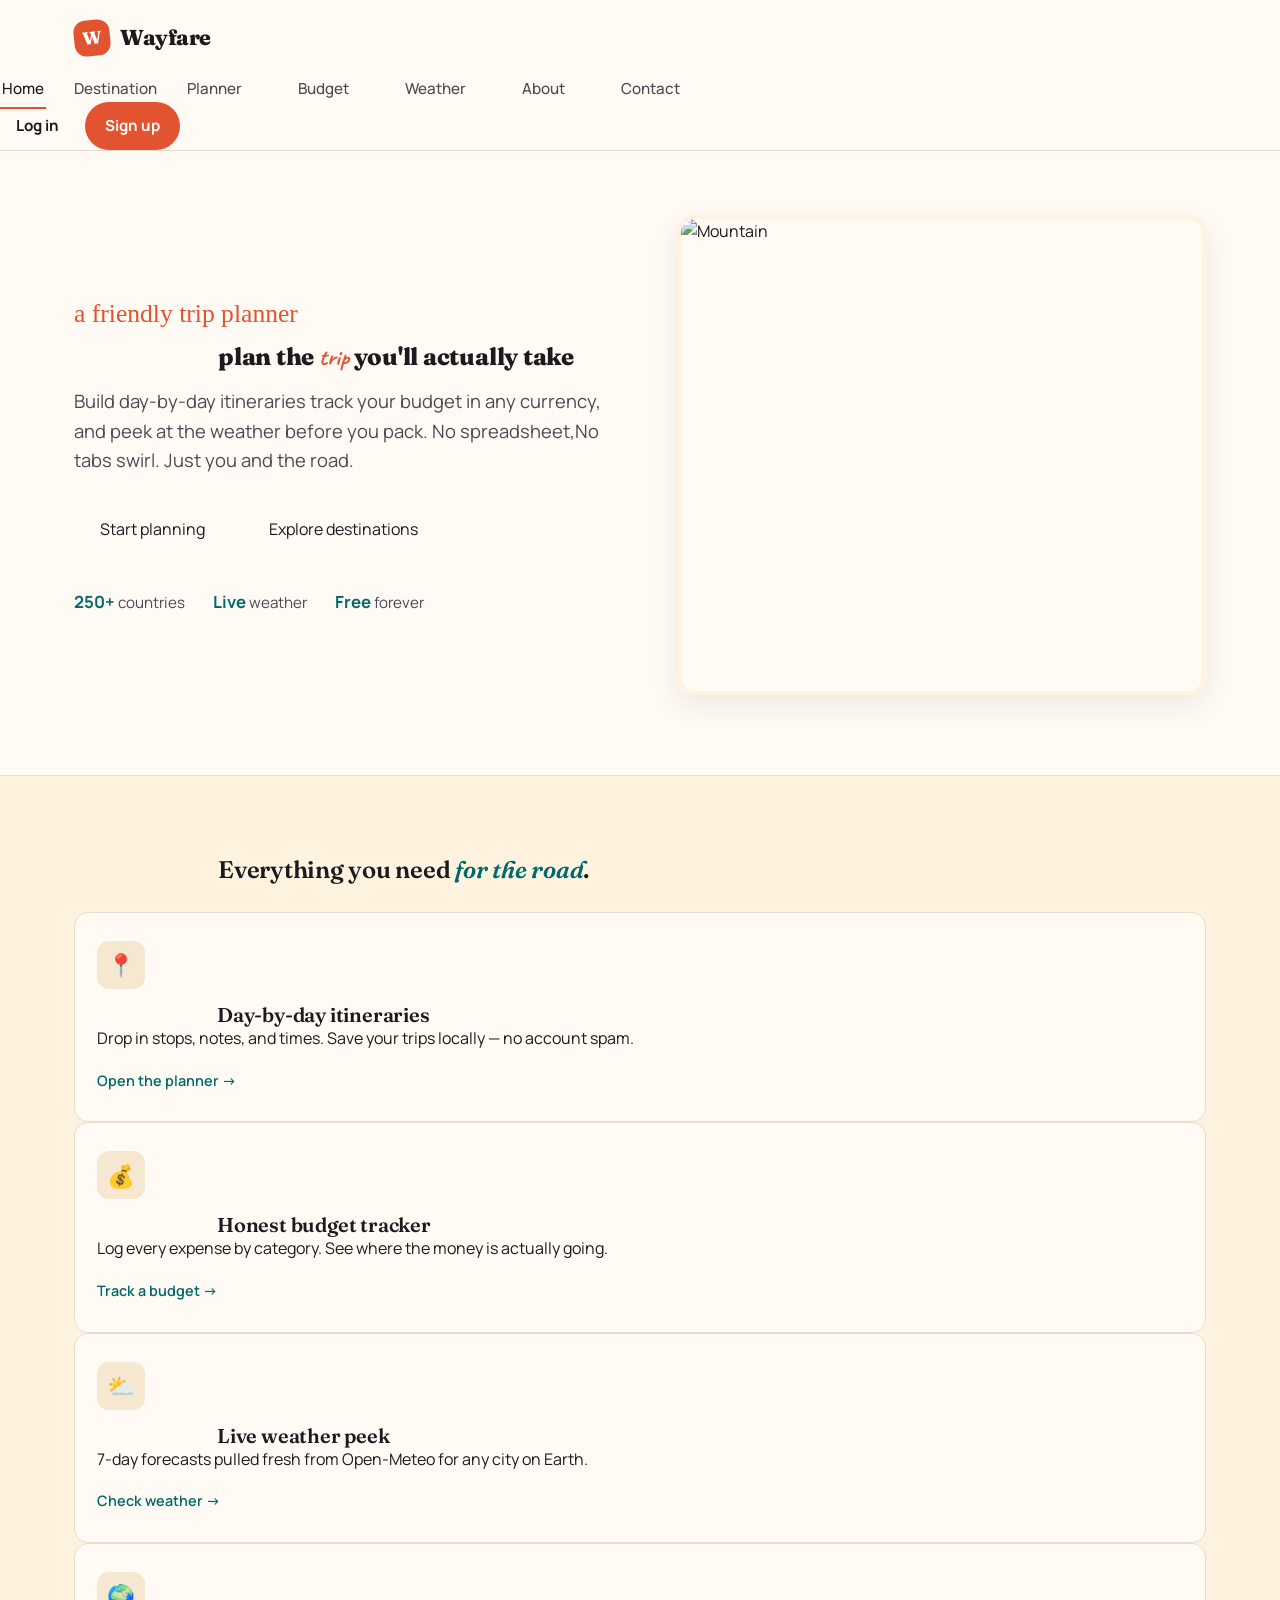
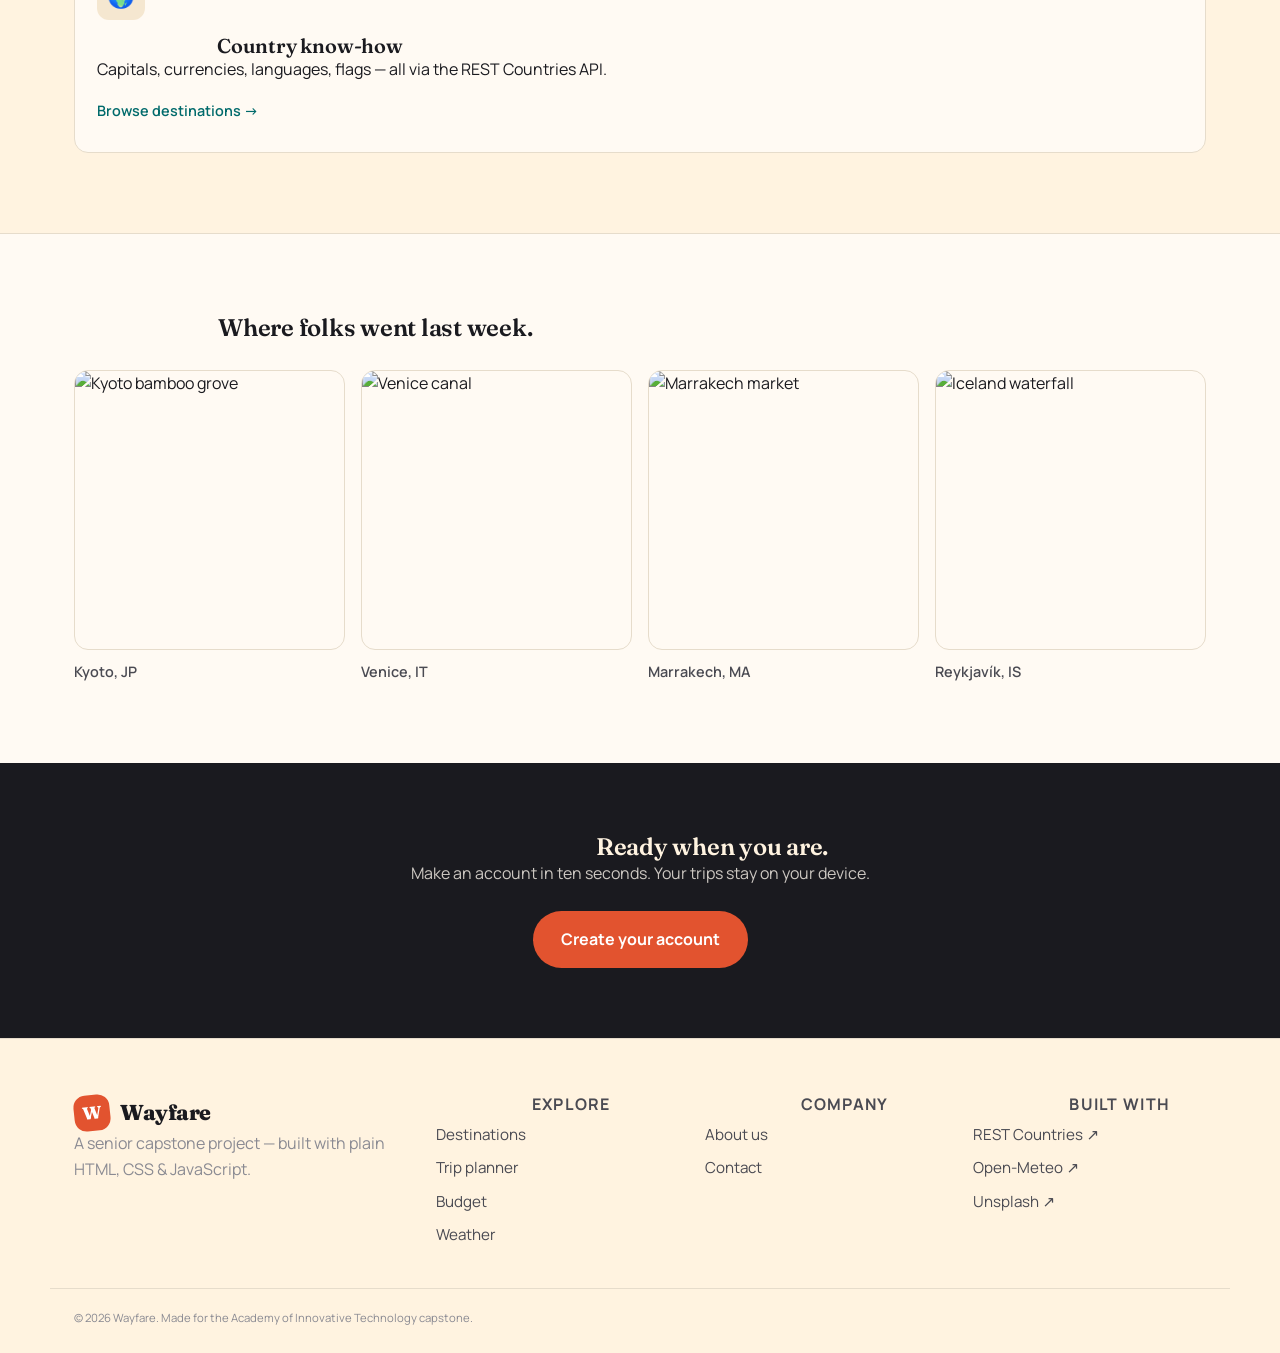
==== commit 84fdfa9a: "create Co-authored-by: Michael Perez <Michaelp770@users.noreply.github.com> added more stuff to the " ====
--- a/index.html
+++ b/index.html
@@ -24,8 +24,7 @@
   --radius: 14px;
   --radius-sm: 8px;
   --shadow: 0 10px 30px rgba(0,0,0,0.08);
-      }
-
+      } 
 *, *:before, *::after { box-sizing: border-box;}
 html, body {margin: 0; padding: 0; }
 img {max-width: 100%; display: block; }
@@ -724,9 +723,9 @@
 
 </style>
     </head>
-    <body data-page="home"
-
-    <!---- header-->
+    <body data-page="home"></body>
+
+    <!-- header-->
     
         <header class="site-header" id="siteHeader">
             <div class="container header-inner">
@@ -783,8 +782,8 @@
                             </div>
                             <div class="hero-media">
                                 <img src="https://images.unsplash.com/photo-1500530855697-b586d89ba3ee?w=900&q=80" alt="Mountain" road at sunset class="hero-img hero-img-lg" />
-                                <img src="https://images.unspash.com/photo-1502602898657-3e91760cbb34?w=400&q=80" alt="paris cafe" class="hero-img hero-img sm float-1" />
-                                <img src="https://images.unspash.com/photo-1507525428034-b723cf961d3e?w=400&q=80" alt="Tropical beach" class="hero-img hero-img-sm float-2" />
+                                
+                                
                             </div>
                         </div>
                     </section>
@@ -793,7 +792,7 @@
                 <!--features-->
                 <section class="features">
                     <div class="container">
-                        <h2 class="section-title">Everything you need <em> for the road</em> . </h2>
+                        <h2 class="section-title">Everything you need <em> for the road</em>.</h2>
                         <div class="features-grid">
                             <article class=""
                         </div>
@@ -833,7 +832,7 @@
           <figure><img src="https://images.unsplash.com/photo-1467269204594-9661b134dd2b?w=500&q=80" alt="Kyoto bamboo grove" /><figcaption>Kyoto, JP</figcaption></figure>
           <figure><img src="https://images.unsplash.com/photo-1523906834658-6e24ef2386f9?w=500&q=80" alt="Venice canal" /><figcaption>Venice, IT</figcaption></figure>
           <figure><img src="https://images.unsplash.com/photo-1504609813442-a8924e83f76e?w=500&q=80" alt="Marrakech market" /><figcaption>Marrakech, MA</figcaption></figure>
-          <figure><img src="https://images.unsplash.com/photo-1526481280643-3bbe2068634d?w=500&q=80" alt="Iceland waterfall" /><figcaption>Reykjavík, IS</figcaption></figure>
+          <figure><img src="" alt="Iceland waterfall" /><figcaption>Reykjavík, IS</figcaption></figure>
         </div>
       </div>
     </section>
